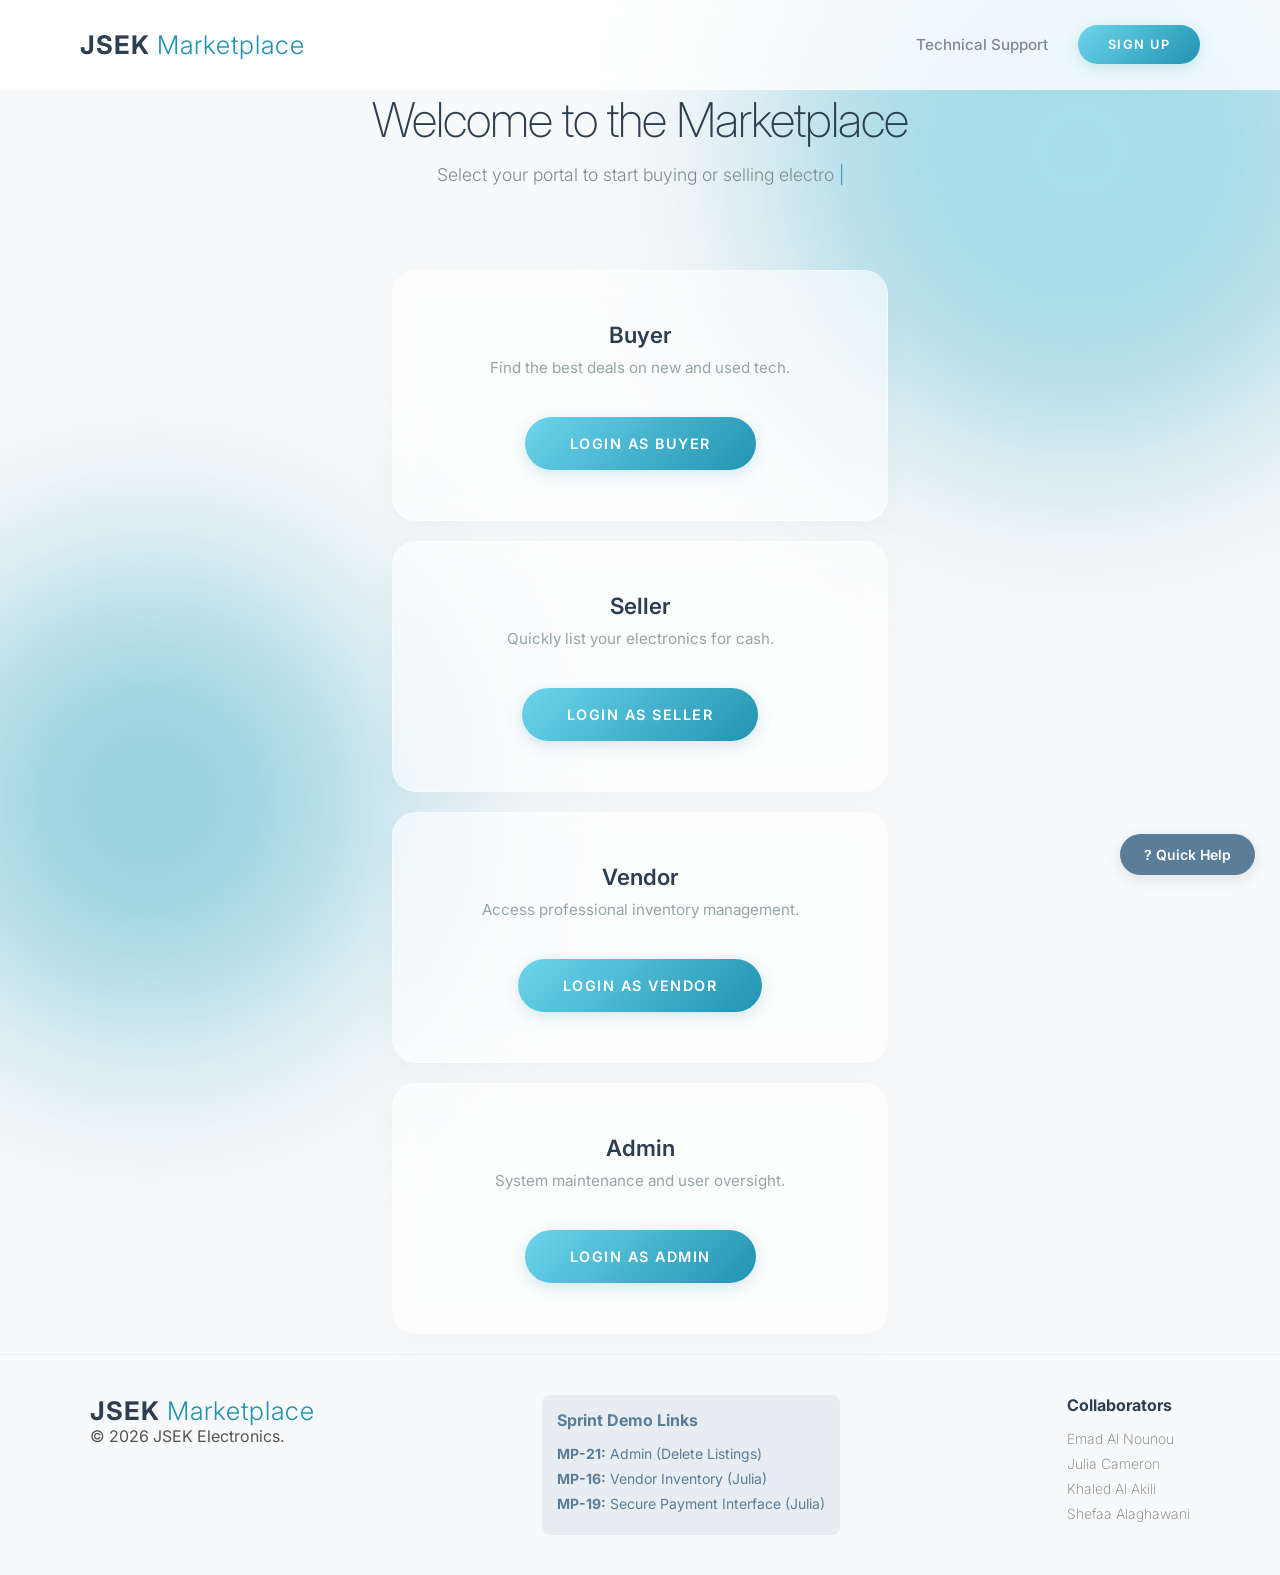
==== index.html @ 54bc2c6e "Prepare JSEK Marketplace project for GitHub" ====
<!DOCTYPE html>
<html lang="en">

<head>
    <meta charset="UTF-8">
    <meta name="viewport" content="width=device-width, initial-scale=1.0">
    <title>JSEK Marketplace | Home</title>
    <link rel="stylesheet" href="style.css">
    <link href="https://fonts.googleapis.com/css2?family=Inter:wght@200;400;600&display=swap" rel="stylesheet">
</head>

<body>
    <div class="blob blob-1"></div>
    <div class="blob blob-2"></div>

    <header class="navbar">
        <div class="logo">
            JSEK <span class="logo-accent">Marketplace</span>
        </div>
        <div class="nav-links">
            <a href="support.html" class="text-link">Technical Support</a>
            <a href="signup.html" class="btn-signup"
                style="text-decoration: none; display: inline-block; text-align: center;">Sign Up</a>
        </div>
    </header>

    <main class="container">
        <section class="hero">
            <h1>Welcome to the Marketplace</h1>
            <p id="typing-text"></p>
        </section>

        <div class="portal-grid">
            <div class="role-card">
                <h3>Buyer</h3>
                <p>Find the best deals on new and used tech.</p>
                <a href="login.html?role=buyer" class="btn-glow" style="text-decoration: none;">Login as Buyer</a>
            </div>

            <div class="role-card">
                <h3>Seller</h3>
                <p>Quickly list your electronics for cash.</p>
                <a href="login.html?role=seller" class="btn-glow" style="text-decoration: none;">Login as Seller</a>
            </div>

            <div class="role-card">
                <h3>Vendor</h3>
                <p>Access professional inventory management.</p>
                <a href="login.html?role=vendor" class="btn-glow" style="text-decoration: none;">Login as Vendor</a>
            </div>

            <div class="role-card">
                <h3>Admin</h3>
                <p>System maintenance and user oversight.</p>
                <a href="login.html?role=admin" class="btn-glow" style="text-decoration: none;">Login as Admin</a>
            </div>
        </div>
    </main>
    <script>
        const message = "Select your portal to start buying or selling electronics";
        let index = 0;
        const typingElement = document.getElementById("typing-text");

        function typeWriter() {
            if (index < message.length) {
                typingElement.textContent += message.charAt(index);
                index++;
                setTimeout(typeWriter, 40); // 40ms is a smooth "high-tech" speed
            }
        }

        document.addEventListener('mousemove', (e) => {
            const x = (window.innerWidth / 2 - e.pageX) / 10;
            const y = (window.innerHeight / 2 - e.pageY) / 10;
            document.documentElement.style.setProperty('--mouse-x', x + 'px');
            document.documentElement.style.setProperty('--mouse-y', y + 'px');
        });

        window.addEventListener('load', typeWriter);
    </script>
    <a href="support.html" class="quick-help-trigger">? Quick Help</a>
    <footer class="main-footer">
        <div class="footer-content">
            <div class="footer-section">
                <div class="logo">JSEK <span class="logo-accent">Marketplace</span></div>
                <p>&copy; 2026 JSEK Electronics.</p>
            </div>

            <div class="footer-section" style="background: rgba(90, 125, 154, 0.1); padding: 15px; border-radius: 8px;">
                <h4 style="color: #5a7d9a;">Sprint Demo Links</h4>
                <ul style="font-size: 13px;">
                    <li><a href="admin_dashboard.html"><strong>MP-21:</strong> Admin (Delete Listings)</a></li>
                    <li><a href="vendor_inventory.html"><strong>MP-16:</strong> Vendor Inventory (Julia)</a>
                    </li>
                    <li><a href="checkout.html"><strong>MP-19:</strong> Secure Payment Interface (Julia)</a></li>
                </ul>
            </div>

            <div class="footer-section">
                <h4>Collaborators</h4>
                <ul class="collaborators">
                    <li>Emad Al Nounou</li>
                    <li>Julia Cameron</li>
                    <li>Khaled Al Akili</li>
                    <li>Shefaa Alaghawani</li>
                </ul>
            </div>
        </div>
    </footer>
</body>

</html>
---- style.css ----
/* --- 1. General Reset & Spacing --- */
* {
    margin: 0;
    padding: 0;
    box-sizing: border-box;
}

html,
body {
    margin: 0;
    font-family: 'Inter', -apple-system, BlinkMacSystemFont, "Segoe UI", Roboto, sans-serif;
    min-height: 100vh;
    flex-direction: column;
}


body {
    background-color: #f8f9fa;
    position: relative;
    overflow-x: hidden;
    color: #2c3e50;
    display: flex;
    flex-direction: column;
    min-height: 100vh;
}

.blob {
    position: fixed;
    border-radius: 50%;
    filter: blur(100px);
    z-index: -1;
    opacity: 0.5;
    pointer-events: none;
    /* This makes the movement smooth */
    transition: transform 0.1s ease-out;
}

.blob-1 {
    top: -150px;
    right: -100px;
    width: 600px;
    height: 600px;
    background: radial-gradient(circle, #6dd5ed, #2193b0);
    /* Direct move */
    transform: translate(var(--mouse-x, 0), var(--mouse-y, 0));
}

.blob-2 {
    bottom: -150px;
    left: -100px;
    width: 500px;
    height: 500px;
    background: radial-gradient(circle, #2193b0, #6dd5ed);
    /* Reverse move for depth */
    transform: translate(calc(var(--mouse-x, 0) * -1), calc(var(--mouse-y, 0) * -1));
}

/* --- 3. Navigation Bar --- */
.navbar {
    display: flex;
    justify-content: space-between;
    align-items: center;
    padding: 25px 80px;
    background: rgba(255, 255, 255, 0.8);
    backdrop-filter: blur(10px);
    border-bottom: 1px solid rgba(255, 255, 255, 0.3);
    position: sticky;
    top: 0;
    z-index: 100;
}

.logo {
    font-size: 1.6rem;
    font-weight: 700;
    letter-spacing: 1px;
    color: #2c3e50;
}

.logo-accent {
    color: #2193b0;
    font-weight: 300;
}

.nav-links {
    display: flex;
    align-items: center;
    gap: 30px;
}

.text-link {
    text-decoration: none;
    color: #7f8c8d;
    font-size: 0.95rem;
    transition: all 0.3s ease;
    font-weight: 500;
}

.text-link:hover {
    color: #2193b0;
    text-shadow: 0 0 10px rgba(33, 147, 176, 0.3);
    /* Link Glow */
}

/* --- 4. Hero Section --- */
.container {
    max-width: 1200px;
    margin: 0px auto;
    padding: 0 40px;
    text-align: center;
}

.hero h1 {
    font-size: 3rem;
    margin-bottom: 15px;
    font-weight: 200;
    /* Modern French light weight */
    letter-spacing: -1px;
}

.hero p {
    color: #7f8c8d;
    font-size: 1.1rem;
    margin-bottom: 60px;
}

.portal-grid {
    display: grid;
    /* This tells the grid: "Fit as many cards as you can, 
       but don't make them smaller than 300px." */
    grid-template-columns: repeat(auto-fit, minmax(300px, 1fr));
    gap: 20px;
    width: 100%;
    padding: 20px;
}

.role-card {
    background: rgba(255, 255, 255, 0.6);
    padding: 50px 30px;
    border-radius: 24px;
    border: 1px solid rgba(255, 255, 255, 0.4);
    backdrop-filter: blur(15px);
    /* Glass effect */
    transition: all 0.4s cubic-bezier(0.165, 0.84, 0.44, 1);
    display: flex;
    flex-direction: column;
    align-items: center;
    box-shadow: 0 10px 30px rgba(0, 0, 0, 0.03);
}

.role-card:hover {
    transform: translateY(-8px) scale(1.02);
    border: 1px solid rgba(109, 213, 237, 0.6);
    /* Highlights the border on hover */
    box-shadow: 0 20px 40px rgba(33, 147, 176, 0.15);
}

.role-card h3 {
    margin-bottom: 10px;
    font-size: 1.4rem;
    font-weight: 600;
}

.role-card p {
    font-size: 0.95rem;
    color: #95a5a6;
    margin-bottom: 40px;
}

/* --- 6. Spacy, Gradient Glowing Buttons --- */
.btn-glow,
.btn-signup {
    padding: 18px 45px;
    /* Spacy padding */
    border: none;
    border-radius: 50px;
    background: linear-gradient(135deg, #6dd5ed, #2193b0);
    color: white;
    font-weight: 600;
    font-size: 0.9rem;
    cursor: pointer;
    transition: all 0.4s ease;
    box-shadow: 0 4px 15px rgba(33, 147, 176, 0.2);
    text-transform: uppercase;
    letter-spacing: 1.5px;
}

.btn-glow:hover,
.btn-signup:hover {
    transform: scale(1.05);
    background: linear-gradient(135deg, #2193b0, #6dd5ed);
    box-shadow: 0 10px 25px rgba(33, 147, 176, 0.5);
    /* Glowing Shadow */
}

/* Smaller variant for Nav */
.btn-signup {
    padding: 12px 30px;
    font-size: 0.8rem;
}

/* --- Responsive Adjustments --- */
@media (max-width: 768px) {
    .navbar {
        padding: 20px 30px;
    }

    .hero h1 {
        font-size: 2.2rem;
    }
}

/* Auth Page Specific Layout */
.auth-page {
    justify-content: center;
}

.auth-container {
    display: flex;
    flex-direction: column;
    justify-content: center;
    /* This moves the box to the vertical middle */
    align-items: center;
    /* This moves the box to the horizontal middle */
    flex-grow: 1;
    /* This forces the yellow box to stretch and fill the screen */
    padding: 40px 20px;
}

.auth-card {
    background: rgba(255, 255, 255, 0.7);
    backdrop-filter: blur(20px);
    padding: 44px 38px;
    border-radius: 30px;
    border: 1px solid rgba(255, 255, 255, 0.4);
    box-shadow: 0 20px 40px rgba(0, 0, 0, 0.05);
    width: 100%;
    max-width: 480px;
    text-align: center;
}

.auth-card h2 {
    font-size: 2rem;
    font-weight: 200;
    margin-bottom: 10px;
}

.auth-card p {
    color: #7f8c8d;
    margin-bottom: 40px;
    font-size: 0.95rem;
}

/* Form Spacing */
.auth-form {
    display: flex;
    flex-direction: column;
    gap: 20px;
}

.auth-form input {
    width: 100%;
    padding: 16px 20px;
    border-radius: 15px;
    border: 1px solid rgba(0, 0, 0, 0.05);
    background: rgba(255, 255, 255, 0.9);
    font-size: 1rem;
    transition: all 0.3s ease;
}

.auth-form input:focus {
    outline: none;
    border-color: #6dd5ed;
    box-shadow: 0 0 15px rgba(109, 213, 237, 0.3);
}

.input-group label {
    display: block;
    margin: 0 0 8px 5px;
    color: #5a6d78;
    font-size: 0.8rem;
    text-align: left;
}

.payment-methods {
    display: grid;
    grid-template-columns: 1fr 1fr;
    gap: 12px;
    border: 0;
    padding: 0;
    margin: 0 0 8px;
}

.payment-methods legend {
    grid-column: 1 / -1;
    width: 100%;
    margin-bottom: 8px;
    color: #5a6d78;
    font-size: 0.8rem;
    text-align: left;
}

.payment-option {
    display: flex;
    align-items: center;
    justify-content: center;
    gap: 8px;
    min-height: 48px;
    padding: 10px;
    border: 1px solid rgba(33, 147, 176, 0.2);
    border-radius: 12px;
    color: #5a6d78;
    cursor: pointer;
}

#card-fields {
    display: flex;
    flex-direction: column;
    gap: 18px;
}

.payment-option input {
    width: auto;
    accent-color: #2193b0;
}

.checkout-summary {
    margin: 0 0 24px;
    padding: 16px 18px;
    border: 1px solid rgba(33, 147, 176, 0.2);
    border-radius: 15px;
    background: rgba(255, 255, 255, 0.55);
    text-align: left;
}

.checkout-summary div {
    display: flex;
    justify-content: space-between;
    gap: 16px;
    color: #2c3e50;
}

.checkout-summary strong {
    color: #2193b0;
}

.checkout-summary small {
    display: block;
    margin-top: 6px;
    color: #7f8c8d;
}

.checkout-page {
    padding: 32px 18px;
}

.checkout-card {
    max-width: 500px;
}

.receipt-link {
    display: inline-block;
    width: auto;
    padding: 12px 30px;
    text-decoration: none;
    margin-top: 8px;
}

.receipt-page {
    flex: 1;
    width: 100%;
    max-width: 680px;
    margin: 0 auto;
    padding: 48px 20px;
}

.receipt-card {
    padding: 42px 48px;
    background: rgba(255, 255, 255, 0.78);
    backdrop-filter: blur(20px);
    border: 1px solid rgba(255, 255, 255, 0.55);
    border-radius: 24px;
    box-shadow: 0 20px 40px rgba(0, 0, 0, 0.06);
}

.receipt-heading {
    text-align: center;
}

.receipt-heading .success-icon {
    margin-bottom: 16px !important;
}

.receipt-kicker {
    margin: 0 0 6px;
    color: #2193b0;
    font-size: 0.8rem;
    font-weight: 600;
    letter-spacing: 1.5px;
    text-transform: uppercase;
}

.receipt-heading h1 {
    margin-bottom: 8px;
    font-size: 2rem;
    font-weight: 300;
}

.receipt-heading>p:last-child {
    margin-bottom: 28px;
    color: #7f8c8d;
}

.receipt-lines {
    border-top: 1px solid rgba(44, 62, 80, 0.12);
}

.receipt-lines>div {
    display: flex;
    justify-content: space-between;
    gap: 20px;
    padding: 14px 0;
    color: #667784;
    border-bottom: 1px solid rgba(44, 62, 80, 0.08);
}

.receipt-lines strong {
    color: #2c3e50;
}

.receipt-lines .receipt-total {
    margin-top: 4px;
    color: #2c3e50;
    font-size: 1.1rem;
    border-bottom: 0;
}

.receipt-lines .receipt-total strong {
    color: #2193b0;
    font-size: 1.25rem;
}

.receipt-actions {
    margin-top: 26px;
}

.receipt-actions fieldset {
    display: grid;
    gap: 10px;
    margin: 0 0 18px;
    padding: 0;
    border: 0;
}

.receipt-actions legend,
.receipt-actions label {
    color: #5a6d78;
    font-size: 0.85rem;
}

.receipt-actions legend {
    margin-bottom: 4px;
    font-weight: 600;
}

.receipt-actions label {
    display: flex;
    align-items: center;
    gap: 8px;
    cursor: pointer;
}

.receipt-actions input[type="radio"] {
    accent-color: #2193b0;
}

.receipt-email-field {
    margin-bottom: 10px;
}

.receipt-email-field label {
    display: block;
    margin: 0 0 7px;
}

.receipt-email-field input {
    width: 100%;
    padding: 14px 16px;
    border: 1px solid rgba(0, 0, 0, 0.1);
    border-radius: 12px;
    background: rgba(255, 255, 255, 0.9);
    font-size: 1rem;
}

.receipt-home {
    display: block;
    margin-top: 18px;
    color: #5a7d9a;
    text-align: center;
    text-decoration: none;
}

@media print {

    .navbar,
    .main-footer,
    .receipt-actions,
    .blob {
        display: none !important;
    }

    body,
    .receipt-page {
        background: white;
    }

    .receipt-page {
        max-width: none;
        padding: 0;
    }

    .receipt-card {
        box-shadow: none;
        border: 0;
    }
}

.checkout-fields-row {
    display: flex;
    gap: 12px;
}

.checkout-fields-row .input-group {
    flex: 1;
}

.paypal-fields {
    padding: 14px 4px;
    color: #5a6d78;
    font-size: 0.9rem;
}

.paypal-fields p {
    margin: 0;
}

.form-error {
    min-height: 1.2em;
    margin: -8px 0 0;
    color: #c0392b;
    font-size: 0.85rem;
    text-align: left;
}

[hidden] {
    display: none !important;
}

.auth-footer {
    margin-top: 30px;
    border-top: 1px solid rgba(0, 0, 0, 0.05);
    padding-top: 20px;
}

.auth-footer p {
    margin-bottom: 0;
    font-size: 0.85rem;
}

/* .small {
    display: block;
    margin-bottom: 15px;
    font-size: 0.8rem;
} */

.small {
    display: block;
    margin-top: -10px;
    /* Pulls it closer to the password field */
    margin-bottom: 25px;
    font-size: 0.8rem;
    color: #95a5a6;
    text-align: right;
    /* Standard placement for forgot password links */
}

@keyframes float {
    0% {
        transform: translate(0, 0);
    }

    50% {
        transform: translate(30px, -50px);
    }

    100% {
        transform: translate(0, 0);
    }
}

body::before {
    animation: float 15s ease-in-out infinite;
}

body::after {
    animation: float 18s ease-in-out infinite reverse;
}

#typing-text {
    display: block;
    /* This height matches 1 line of text. Adjust if your text wraps to 2 lines. */
    min-height: 1.5em;
    margin-bottom: 60px;
    /* Keeps the gap to the boxes consistent */
    color: #7f8c8d;
    font-size: 1.1rem;
    font-weight: 300;
}

/* The Cursor Blink */
#typing-text::after {
    content: "|";
    margin-left: 5px;
    color: #2193b0;
    animation: blink 0.8s infinite;
}

@keyframes blink {
    0% {
        opacity: 1;
    }

    50% {
        opacity: 0;
    }

    100% {
        opacity: 1;
    }
}

@keyframes blink {
    0% {
        opacity: 1;
    }

    50% {
        opacity: 0;
    }

    100% {
        opacity: 1;
    }
}

@keyframes blink {
    0% {
        opacity: 1;
    }

    50% {
        opacity: 0;
    }

    100% {
        opacity: 1;
    }
}

/* Support Specific Layout */
.support-grid {
    display: grid;
    grid-template-columns: repeat(auto-fit, minmax(400px, 1fr));
    gap: 40px;
    margin-top: 20px;
    text-align: left;
}

.support-card {
    background: rgba(255, 255, 255, 0.6);
    padding: 40px;
    border-radius: 30px;
    border: 1px solid rgba(255, 255, 255, 0.4);
    backdrop-filter: blur(15px);
    margin-bottom: 40px;
}

.support-card h3 {
    margin-bottom: 25px;
    font-size: 1.5rem;
    font-weight: 600;
    text-align: center;
}

/* Custom Select & Textarea
.support-select,
textarea {
    width: 100%;
    padding: 15px 20px;
    border-radius: 15px;
    border: 1px solid rgba(0, 0, 0, 0.05);
    background: rgba(255, 255, 255, 0.9);
    font-family: 'Inter', sans-serif;
    font-size: 1rem;
    margin-bottom: 15px;
} */

/* FAQ Styling */
.faq-item {
    margin-bottom: 25px;
    border-bottom: 1px solid rgba(0, 0, 0, 0.05);
    padding-bottom: 15px;
}

.faq-item h4 {
    font-size: 1rem;
    margin-bottom: 8px;
    color: #2193b0;
}

.faq-item p {
    font-size: 0.9rem;
    color: #7f8c8d;
    line-height: 1.4;
}

/* Only apply these rules if the screen is smaller than 768px */
@media (max-width: 768px) {
    .blob {
        width: 300px;
        /* Smaller blobs for mobile */
        height: 300px;
        filter: blur(60px);
        /* Less blur so it doesn't wash out the screen */
    }

    h1 {
        font-size: 1.8rem;
        /* Smaller title so it doesn't wrap weirdly */
    }
}

/* --- Mobile Fixes (Phones & Tablets) --- */
@media (max-width: 768px) {

    Target the container holding the form .reset-container,
    .role-card {
        width: 90%;
        padding: 20px;
    }

    /* Target the input field itself */
    input[type="email"],
    input[type="text"] {
        width: 100%;
        /* Takes up 100% of the container width */
        max-width: 100%;
        /* Prevents it from going wider than the screen */
        box-sizing: border-box;
        /* VERY IMPORTANT: includes padding in the width */
        font-size: 14px;
        /* Slightly smaller text to prevent overflow */
    }

    /* Target the 'Send Reset Link' button */
    .btn-glow {
        width: 100%;
        padding: 15px 0;
    }

    /* FIX: Stop the Navbar items from crashing into each other */
    .navbar {
        flex-direction: column;
        padding: 15px;
        text-align: center;
        gap: 10px;
    }

    /* FIX: Make the Hero text smaller so 'Marketplace' doesn't cut off */
    .hero h1 {
        font-size: 1.8rem;
        line-height: 1.2;
        padding: 0 10px;
    }

    /* FIX: Home Page - Stack the 4 cards (Buyer, Seller, etc.) vertically */
    .portal-grid {
        display: flex;
        flex-direction: column;
        align-items: center;
        gap: 20px;
    }

    .role-card {
        width: 90%;
        /* Forces cards to be almost full width */
        margin: 0 auto;
    }

    /* FIX: Support Page - Stack the Form and the FAQ vertically */
    .support-grid {
        display: flex;
        flex-direction: column;
        gap: 30px;
        padding: 10px;
    }

    .support-card {
        width: 100%;
        padding: 20px;
        /* Reduces padding so it fits small screens */
    }

    .auth-card {
        padding: 28px 18px;
    }

    .checkout-fields-row {
        gap: 8px;
    }

    .receipt-page {
        padding: 24px 14px;
    }

    .receipt-card {
        padding: 30px 22px;
    }
}

/* Highlights the input red if the AC (like minlength) isn't met */
.input-group input:invalid:focus {
    border: 2px solid #ff4d4d;
}

/* Highlights the input green when the AC is satisfied */
.input-group input:valid {
    border: 2px solid #2ecc71;
}

.quick-help {
    position: fixed;
    bottom: 20px;
    right: 20px;
    background-color: #2c3e50;
    /* Dark Gray from your theme */
    color: white;
    padding: 15px 25px;
    border-radius: 50px;
    text-decoration: none;
    box-shadow: 0 4px 15px rgba(0, 0, 0, 0.2);
    z-index: 1000;
    /* Keeps it above other elements */
    transition: transform 0.3s ease;
}

/* .quick-help:hover {
    transform: scale(1.05);
    background-color: #34495e;
} */

.help-footer {
    position: sticky;
    top: 100vh;
    /* Pushes it to the bottom of the content */
    background: #f4f4f4;
    padding: 10px;
    text-align: center;
    border-top: 1px solid #ddd;
}

.quick-help-btn {
    position: fixed;
    /* Crucial: Takes it out of the normal stacking flow */
    bottom: 30px;
    /* Distance from the bottom of the screen */
    right: 30px;
    /* Distance from the right of the screen */

    background: #007bff;
    /* Use your JSEK accent blue here */
    color: white;
    padding: 12px 20px;
    border-radius: 50px;
    /* Makes it a pill shape */
    text-decoration: none;
    font-weight: 600;
    box-shadow: 0 4px 12px rgba(0, 0, 0, 0.15);
    z-index: 9999;
    /* Ensures it stays on top of the auth-card */
    transition: all 0.3s ease;
}

.quick-help-btn:hover {
    background: #0056b3;
    transform: translateY(-3px);
    /* Small lift effect on hover */
}

/* This replaces the big box with a small, floating trigger */
.quick-help-trigger {
    position: fixed;
    bottom: 25px;
    right: 25px;

    /* Using a softer color to match your 'logo-accent' */
    background: #5a7d9a;
    /* A muted professional blue-gray */
    color: white;
    padding: 12px 24px;
    border-radius: 30px;
    text-decoration: none;
    font-size: 14px;
    font-weight: 600;

    box-shadow: 0 4px 15px rgba(0, 0, 0, 0.1);
    z-index: 9999;
    transition: all 0.3s ease;
}

.quick-help-trigger:hover {
    background: #4a6a85;
    /* Slightly darker on hover */
    transform: translateY(-2px);
    box-shadow: 0 6px 20px rgba(0, 0, 0, 0.15);
}

/* Make the Select dropdown match the input fields */
.auth-form select {
    appearance: none;
    /* Removes the default browser arrow */
    -webkit-appearance: none;
    /* For Safari/Chrome */
    -moz-appearance: none;
    /* For Firefox */

    border: 1px solid rgba(0, 0, 0, 0.05);
    /* Deletes the black border */
    outline: none;
    /* Removes the blue ring on click */

    background-color: #fdfdfd;
    /* Match your input background */
    font-family: 'Inter', sans-serif;
    font-size: 1rem;
    color: #666;
    /* Match the placeholder gray */
    transition: all 0.3s ease;

    width: 100%;
    padding: 18px 25px;
    border-radius: 15px;
    cursor: pointer;


    /* Adds a custom, subtle arrow so users know it's a dropdown */
    background-image: url('data:image/svg+xml;charset=US-ASCII,<svg%20xmlns="http://www.w3.org/2000/svg"%20width="12"%20height="12"%20viewBox="0%200%2024%2024" fill="none" stroke="%23999" stroke-width="2" stroke-linecap="round" stroke-linejoin="round"><path d="M6%209l6%206%206-6"/></svg>');
    background-repeat: no-repeat;
    background-position: right 15px center;
    background-size: 12px;
}

.main-footer {
    background-color: #f8f9fa;
    /* Light gray background */
    padding: 40px 20px;
    margin-top: 0;
    border-top: 1px solid #eee;
    font-family: 'Inter', sans-serif;
    color: #555;
}

.footer-content {
    max-width: 1100px;
    margin: 0 auto;
    display: flex;
    justify-content: space-between;
    flex-wrap: wrap;
    /* Ensures it looks good on mobile */
    gap: 30px;
}

.footer-section h4 {
    color: #2c3e50;
    /* Darker blue-gray for headings */
    margin-bottom: 15px;
    font-size: 16px;
}

.footer-section ul {
    list-style: none;
    padding: 0;
}

.footer-section ul li {
    margin-bottom: 8px;
    font-size: 14px;
}

.footer-section a {
    color: #5a7d9a;
    text-decoration: none;
    transition: color 0.3s;
}

.footer-section a:hover {
    color: #007bff;
}

.collaborators li {
    font-weight: 200;
    /* Matches your 'Inter' 200 weight for a clean look */
    color: #777;
}

.inventory-table {
    width: 100%;
    border-collapse: collapse;
    margin-top: 20px;
    background: white;
    border-radius: 8px;
    overflow: hidden;
    box-shadow: 0 4px 10px rgba(0, 0, 0, 0.05);
}

.inventory-table th,
.inventory-table td {
    padding: 15px;
    text-align: left;
    border-bottom: 1px solid #eee;
}

.inventory-table th {
    background-color: #f8f9fa;
    color: #5a7d9a;
    /* Matches your JSEK theme */
    font-weight: 600;
}

/* Status Pills for quick management */
.status-pill {
    padding: 5px 12px;
    border-radius: 20px;
    font-size: 12px;
    font-weight: 600;
}

.status-pill.high {
    background: #e8f5e9;
    color: #2e7d32;
}

/* Green */
.status-pill.low {
    background: #fff3e0;
    color: #ef6c00;
}

/* Orange */
.status-pill.out {
    background: #ffebee;
    color: #c62828;
}

/* Red */

.btn-edit {
    background: none;
    border: 1px solid #5a7d9a;
    color: #5a7d9a;
    padding: 5px 10px;
    border-radius: 4px;
    cursor: pointer;
}

/* Makes the Edit button look clickable */
.btn-edit {
    padding: 6px 12px;
    border: 1px solid #5a7d9a;
    background: transparent;
    color: #5a7d9a;
    border-radius: 4px;
    cursor: pointer;
    transition: all 0.3s ease;
}

/* The 'Active' state when hovering */
.btn-edit:hover {
    background-color: #5a7d9a;
    color: white;
}

/* The state when actually clicked */
.btn-edit:active {
    transform: scale(0.95);
}

.success-icon {
    width: 80px;
    height: 80px;
    background: #76b5c5;
    /* Matches your blue theme */
    color: white;
    border-radius: 50%;
    display: flex;
    align-items: center;
    justify-content: center;
    font-size: 40px;
    margin: 0 auto 25px;
    /* 25px bottom margin fixes the 'too close' issue */
    box-shadow: 0 10px 20px rgba(0, 0, 0, 0.1);
}

#success-message h2 {
    margin-bottom: 15px;
    color: #2c3e50;
}

#success-message p {
    margin-bottom: 30px;
    line-height: 1.6;
}

/* Target the textarea specifically */
textarea {
    width: 100%;
    padding: 15px 20px;
    border-radius: 15px;
    /* Matches your name/email fields */
    border: 1px solid rgba(0, 0, 0, 0.1);
    background: #fff;
    font-family: 'Inter', sans-serif;
    /* Fixes the 'typewriter' font */
    font-size: 16px;
    color: #333;
    resize: vertical;
    /* Allows up/down resizing only */
    min-height: 120px;
    /* Gives it a better starting size */
    box-sizing: border-box;
    /* Ensures it stays inside the card */
    margin-bottom: 20px;
    transition: border-color 0.3s ease;
}

/* Add a focus effect to match your checkout inputs */
textarea:focus {
    outline: none;
    border-color: #76b5c5;
    /* Your brand blue */
    box-shadow: 0 0 10px rgba(118, 181, 197, 0.1);
}

/* 1. Fix the "Describe your issue" Textarea */
/* This ensures the box is rounded and matches the email/password fields */
.auth-form textarea {
    width: 100%;
    padding: 15px 20px;
    border-radius: 12px;
    /* Matches your rounded input style */
    border: 1px solid rgba(0, 0, 0, 0.1);
    background: #fff;
    font-family: 'Inter', sans-serif;
    /* Fixes the default monospace font */
    font-size: 16px;
    color: #333;
    resize: vertical;
    /* Allows only vertical resizing */
    min-height: 120px;
    box-sizing: border-box;
    /* Keeps it from overflowing the card */
    margin-bottom: 20px;
    transition: border-color 0.3s ease;
}

/* 2. Style the "Remember Me" Section */
/* This aligns the checkbox and the label text neatly */
.remember-me-container {
    display: flex;
    align-items: center;
    gap: 10px;
    margin: -5px 0 20px 5px;
    /* Adjusts spacing between inputs and button */
    font-size: 14px;
    color: #555;
}

.remember-me-container input[type="checkbox"] {
    width: 18px;
    height: 18px;
    cursor: pointer;
    accent-color: #76b5c5;
    /* Uses your brand blue for the checkmark */
}

/* 3. Input Focus Glow */
/* Adds that subtle blue glow when you click into any box */
.auth-form input:focus,
.auth-form textarea:focus {
    outline: none;
    border-color: #76b5c5;
    box-shadow: 0 0 10px rgba(118, 181, 197, 0.1);
}

/* 4. Support Success Icon Spacing */
/* Fixes the "too close" issue if the checkmark appears */
.success-icon {
    margin-bottom: 25px !important;
    display: flex;
    justify-content: center;
}

/* This container keeps them on the same line */
.remember-group {
    display: flex;
    align-items: center;
    justify-content: flex-start;
    gap: 10px;
    /* Space between box and text */
    margin: 15px 0;
    width: 100%;
    padding-left: 5px;
    /* Aligns it with your input text */
}

/* This stops the checkbox from stretching */
.remember-group input[type="checkbox"] {
    width: 18px;
    height: 18px;
    margin: 0;
    cursor: pointer;
    accent-color: #76b5c5;
    /* Matches your brand blue */
}

.remember-group label {
    font-size: 14px;
    color: #666;
    cursor: pointer;
    user-select: none;
}
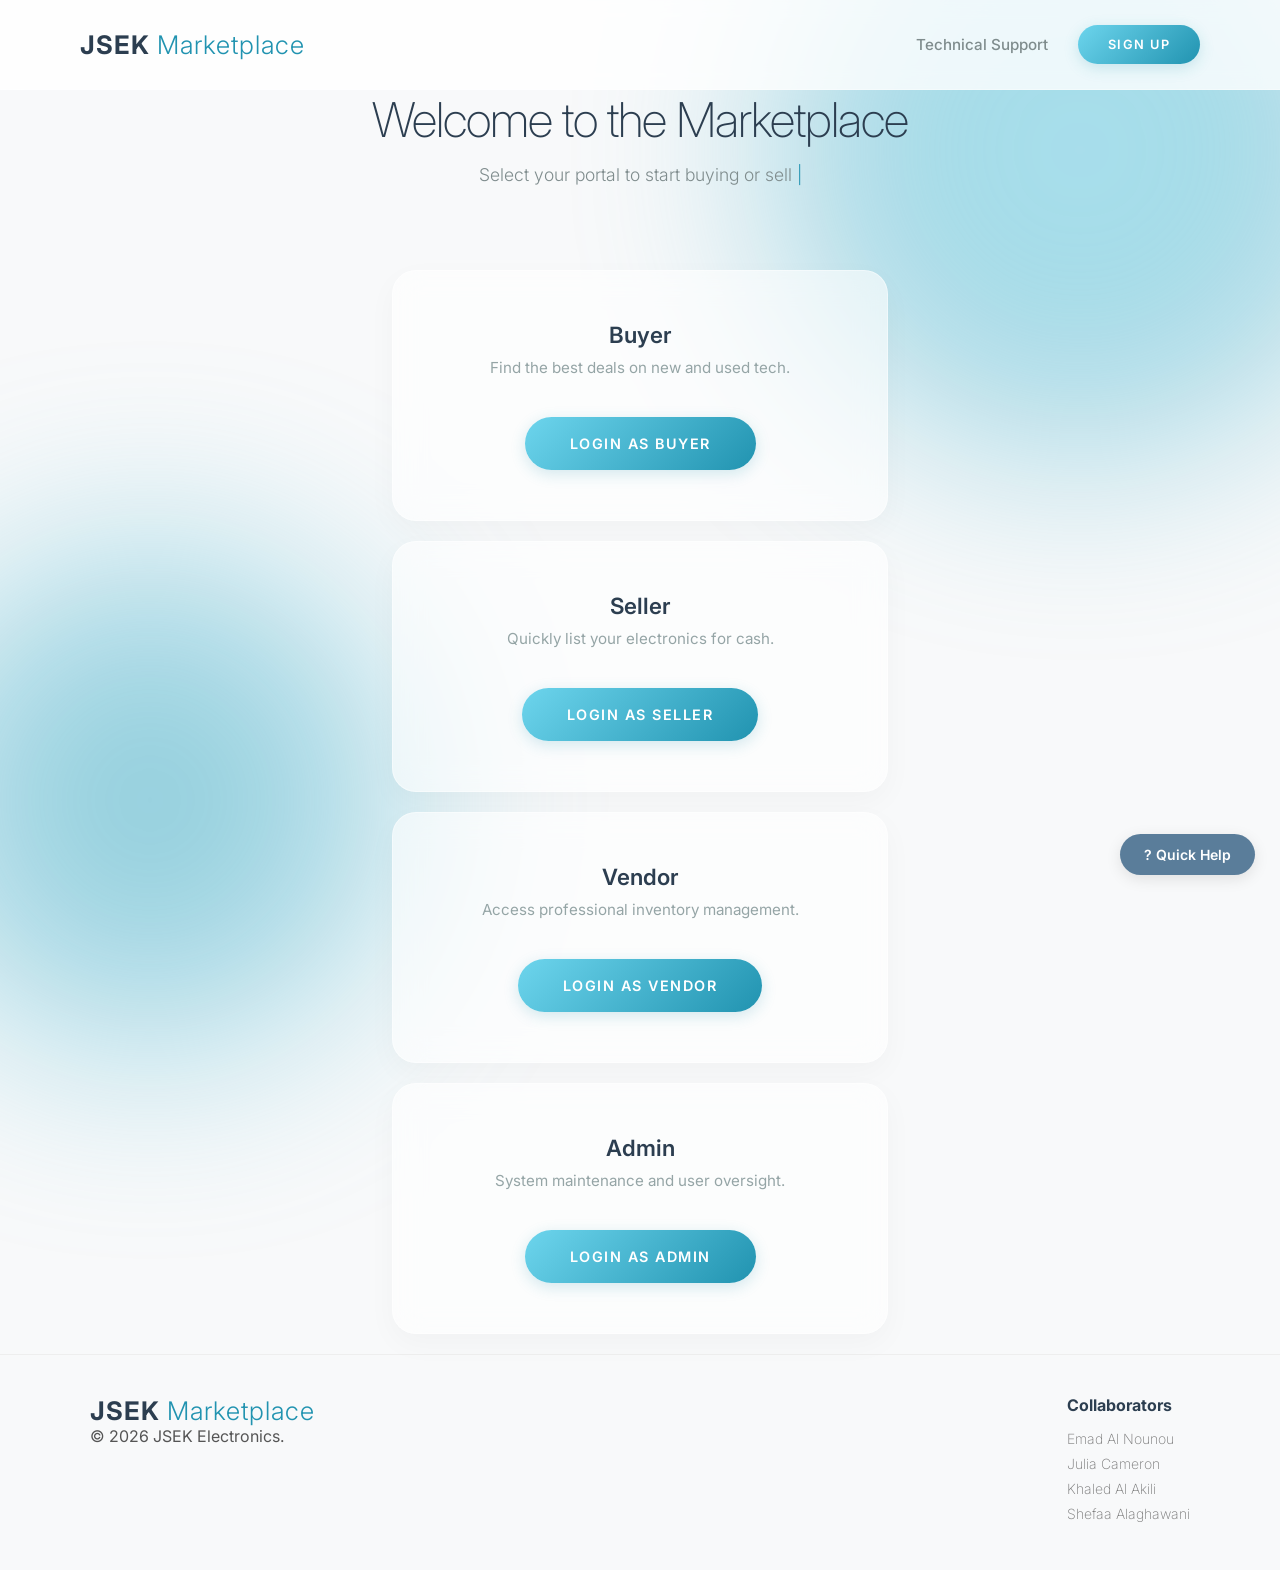
==== commit 9cce5b7c: "Add buyer dashboard with cart connected to checkout" ====
--- a/index.html
+++ b/index.html
@@ -86,16 +86,6 @@
                 <p>&copy; 2026 JSEK Electronics.</p>
             </div>
 
-            <div class="footer-section" style="background: rgba(90, 125, 154, 0.1); padding: 15px; border-radius: 8px;">
-                <h4 style="color: #5a7d9a;">Sprint Demo Links</h4>
-                <ul style="font-size: 13px;">
-                    <li><a href="admin_dashboard.html"><strong>MP-21:</strong> Admin (Delete Listings)</a></li>
-                    <li><a href="vendor_inventory.html"><strong>MP-16:</strong> Vendor Inventory (Julia)</a>
-                    </li>
-                    <li><a href="checkout.html"><strong>MP-19:</strong> Secure Payment Interface (Julia)</a></li>
-                </ul>
-            </div>
-
             <div class="footer-section">
                 <h4>Collaborators</h4>
                 <ul class="collaborators">
--- a/style.css
+++ b/style.css
@@ -349,6 +349,21 @@
     color: #7f8c8d;
 }
 
+.order-items {
+    list-style: none;
+    margin: 0 0 10px;
+    padding: 0;
+}
+
+.order-items li {
+    display: flex;
+    justify-content: space-between;
+    gap: 16px;
+    color: #5a6d78;
+    font-size: 0.9rem;
+    padding: 2px 0;
+}
+
 .checkout-page {
     padding: 32px 18px;
 }
@@ -533,6 +548,42 @@
     flex: 1;
 }
 
+.card-number-wrap {
+    position: relative;
+    display: flex;
+    align-items: center;
+}
+
+.input-error {
+    border-color: #c0392b !important;
+    box-shadow: 0 0 0 1px #c0392b;
+}
+
+.card-logos {
+    display: flex;
+    justify-content: flex-end;
+    gap: 10px;
+    margin-bottom: 6px;
+}
+
+.card-logo {
+    width: 56px;
+    height: auto;
+    border-radius: 4px;
+    opacity: 0.35;
+    box-shadow: 0 0 0 1px rgba(0, 0, 0, 0.08);
+    transition: opacity 0.15s ease, transform 0.15s ease;
+}
+
+.card-logo.active {
+    opacity: 1;
+    transform: translateY(-1px);
+}
+
+.card-logo.dimmed {
+    opacity: 0.15;
+}
+
 .paypal-fields {
     padding: 14px 4px;
     color: #5a6d78;
@@ -545,10 +596,18 @@
 
 .form-error {
     min-height: 1.2em;
-    margin: -8px 0 0;
+    margin: -4px 0 4px;
     color: #c0392b;
-    font-size: 0.85rem;
+    font-size: 0.9rem;
+    font-weight: 600;
     text-align: left;
+}
+
+.form-error:not(:empty) {
+    padding: 10px 12px;
+    background: rgba(192, 57, 43, 0.1);
+    border: 1px solid rgba(192, 57, 43, 0.4);
+    border-radius: 8px;
 }
 
 [hidden] {
@@ -1092,6 +1151,47 @@
 /* The state when actually clicked */
 .btn-edit:active {
     transform: scale(0.95);
+}
+
+/* --- Buyer dashboard: saved items and cart --- */
+.product-grid {
+    display: grid;
+    grid-template-columns: repeat(auto-fit, minmax(220px, 1fr));
+    gap: 20px;
+}
+
+.product-card {
+    background: rgba(255, 255, 255, 0.6);
+    padding: 30px 20px;
+    border-radius: 20px;
+    border: 1px solid rgba(255, 255, 255, 0.4);
+    backdrop-filter: blur(15px);
+    text-align: center;
+    box-shadow: 0 10px 30px rgba(0, 0, 0, 0.03);
+}
+
+.product-emoji {
+    font-size: 2.5rem;
+    margin-bottom: 10px;
+}
+
+.product-card h3 {
+    margin: 0 0 8px;
+    font-size: 1.1rem;
+}
+
+.product-price {
+    color: #5a7d9a;
+    font-weight: 600;
+    margin-bottom: 16px;
+}
+
+.cart-total-row {
+    display: flex;
+    justify-content: space-between;
+    max-width: 300px;
+    margin-top: 16px;
+    font-size: 1.05rem;
 }
 
 .success-icon {
